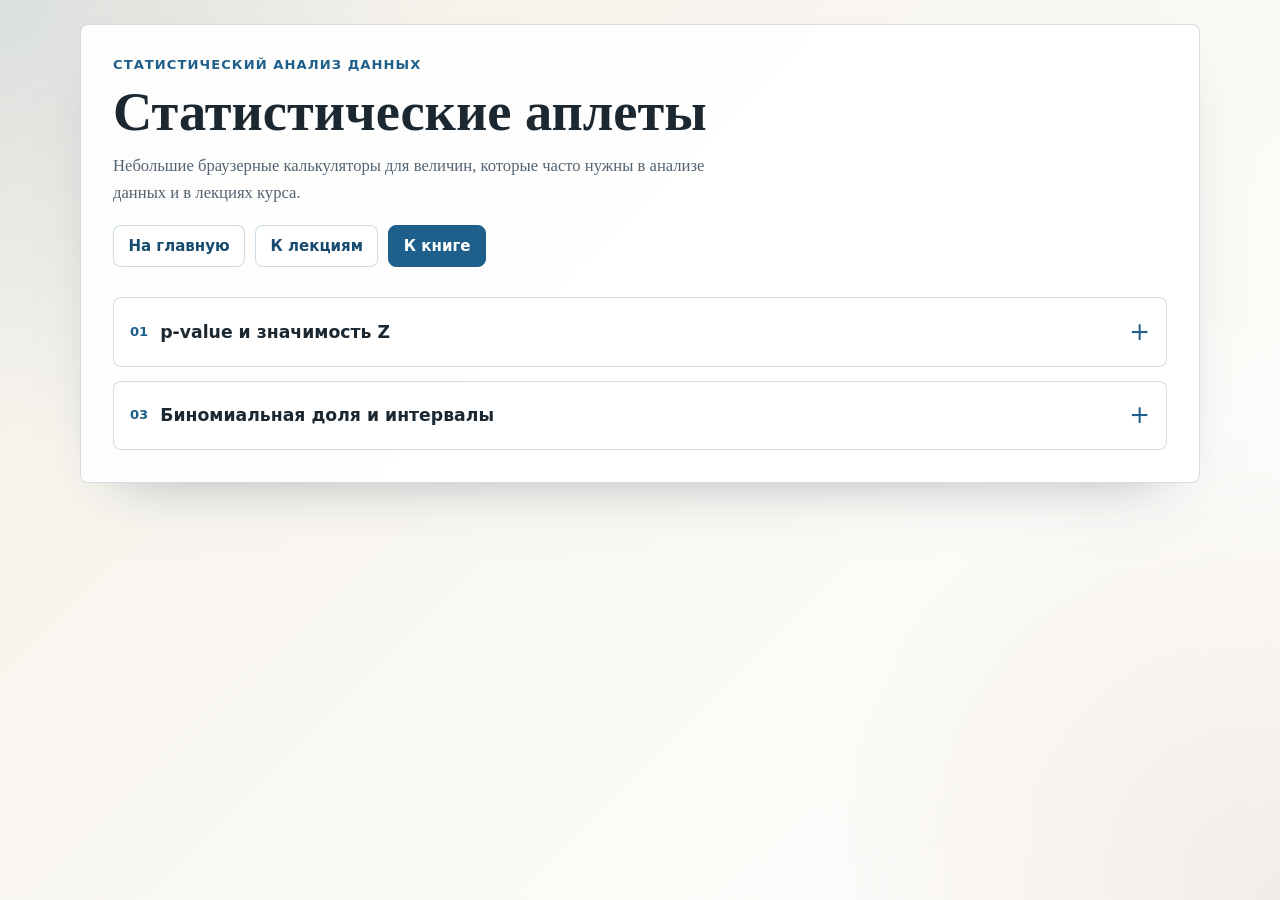
==== applets.html @ 5574f1e9 "Build: course home as a Quarto page, output checks without waiting - The course home page is index.q" ====
<!doctype html>
<html lang="ru">
<head>
  <meta charset="utf-8">
  <meta name="viewport" content="width=device-width, initial-scale=1">
  <meta name="robots" content="noindex,nofollow,noarchive">
  <title>Статистические аплеты</title>
  <style>
    :root {
      --bg-1: #f5f1e8;
      --bg-2: #ffffff;
      --card: rgba(255, 255, 255, 0.9);
      --line: rgba(28, 66, 92, 0.18);
      --line-strong: rgba(28, 66, 92, 0.32);
      --ink: #1b2731;
      --muted: #546371;
      --accent: #1f5f8b;
      --accent-2: #174c70;
      --coral: #c7472f;
      --gold: #b97817;
      --green: #147d64;
      --sans: "Avenir Next", Avenir, "Segoe UI", system-ui, sans-serif;
      --serif: "Iowan Old Style", "Palatino Linotype", "Book Antiqua", Georgia, serif;
    }

    * { box-sizing: border-box; }

    body {
      margin: 0;
      min-height: 100vh;
      color: var(--ink);
      background:
        radial-gradient(circle at top left, rgba(31, 95, 139, 0.12), transparent 28rem),
        radial-gradient(circle at bottom right, rgba(125, 72, 44, 0.10), transparent 30rem),
        linear-gradient(135deg, var(--bg-1), var(--bg-2));
      font-family: var(--serif);
      padding: 24px;
    }

    main {
      width: min(1120px, 100%);
      margin: 0 auto;
      padding: 32px;
      border: 1px solid var(--line);
      border-radius: 8px;
      background: var(--card);
      box-shadow: 0 24px 60px -40px rgba(24, 46, 66, 0.5);
      backdrop-filter: blur(10px);
    }

    a {
      color: var(--accent-2);
      text-decoration-color: rgba(31, 95, 139, 0.28);
      text-underline-offset: 0.16em;
    }

    .eyebrow {
      margin: 0 0 12px;
      color: var(--accent);
      font: 750 0.82rem/1.2 var(--sans);
      letter-spacing: 0.08em;
      text-transform: uppercase;
    }

    h1 {
      margin: 0 0 14px;
      font-size: clamp(2rem, 5vw, 3.4rem);
      line-height: 1;
    }

    p {
      margin: 0;
      max-width: 72ch;
      color: var(--muted);
      font-size: 1.04rem;
      line-height: 1.62;
    }

    .top-actions,
    .tool-links {
      display: flex;
      flex-wrap: wrap;
      gap: 10px;
      margin-top: 18px;
    }

    .link {
      display: inline-flex;
      align-items: center;
      justify-content: center;
      min-height: 2.65rem;
      padding: 0.62rem 0.9rem;
      border: 1px solid rgba(31, 95, 139, 0.22);
      border-radius: 8px;
      background: #ffffff;
      color: var(--accent-2);
      text-decoration: none;
      font: 700 0.94rem/1.1 var(--sans);
    }

    .link.primary {
      border-color: var(--accent);
      background: var(--accent);
      color: #ffffff;
    }

    .applet-list {
      display: grid;
      gap: 14px;
      margin-top: 30px;
    }

    .tool-row {
      border: 1px solid var(--line);
      border-radius: 8px;
      background: rgba(255, 255, 255, 0.9);
      overflow: hidden;
    }

    .tool-row summary {
      display: flex;
      gap: 12px;
      align-items: center;
      min-height: 4.2rem;
      padding: 0.8rem 3rem 0.8rem 1rem;
      cursor: pointer;
      list-style: none;
      position: relative;
      font: 760 1.08rem/1.22 var(--sans);
    }

    .tool-row summary::-webkit-details-marker {
      display: none;
    }

    .tool-row summary::after {
      content: "+";
      position: absolute;
      right: 1rem;
      color: var(--accent);
      font-size: 1.55rem;
      font-weight: 450;
      line-height: 1;
    }

    .tool-row[open] summary::after {
      content: "-";
    }

    .tool-index {
      color: var(--accent);
      font-size: 0.82rem;
      font-variant-numeric: tabular-nums;
    }

    .tool-body {
      padding: 0 1rem 1rem;
      border-top: 1px solid var(--line);
    }

    .tool-grid {
      display: grid;
      grid-template-columns: minmax(260px, 340px) minmax(0, 1fr);
      gap: 18px;
      align-items: start;
      margin-top: 16px;
    }

    .control-panel,
    .result-panel {
      border: 1px solid var(--line);
      border-radius: 8px;
      background: rgba(248, 250, 251, 0.72);
      padding: 14px;
    }

    .control-grid {
      display: grid;
      gap: 12px;
    }

    label,
    .field-title {
      display: grid;
      gap: 6px;
      color: var(--ink);
      font: 700 0.88rem/1.2 var(--sans);
    }

    input,
    select {
      width: 100%;
      min-height: 2.55rem;
      border: 1px solid var(--line-strong);
      border-radius: 8px;
      background: #ffffff;
      color: var(--ink);
      font: 650 1rem/1.2 var(--sans);
      padding: 0.48rem 0.58rem;
    }

    input:focus,
    select:focus {
      outline: 3px solid rgba(31, 95, 139, 0.18);
      border-color: var(--accent);
    }

    .segmented {
      display: grid;
      grid-template-columns: 1fr 1fr;
      gap: 6px;
    }

    .segmented input {
      position: absolute;
      opacity: 0;
      pointer-events: none;
    }

    .segmented span {
      display: flex;
      align-items: center;
      justify-content: center;
      min-height: 2.35rem;
      border: 1px solid var(--line-strong);
      border-radius: 8px;
      background: #ffffff;
      color: var(--accent-2);
      font: 760 0.92rem/1 var(--sans);
    }

    .segmented input:checked + span {
      border-color: var(--accent);
      background: var(--accent);
      color: #ffffff;
    }

    .readout-grid {
      display: grid;
      grid-template-columns: repeat(3, minmax(0, 1fr));
      gap: 10px;
      margin-bottom: 14px;
    }

    .readout {
      border: 1px solid var(--line);
      border-radius: 8px;
      background: #ffffff;
      padding: 12px;
      min-width: 0;
    }

    .readout span {
      display: block;
      color: var(--muted);
      font: 700 0.74rem/1.2 var(--sans);
      text-transform: uppercase;
      letter-spacing: 0.04em;
    }

    .readout strong {
      display: block;
      margin-top: 5px;
      color: var(--ink);
      font: 780 clamp(1.05rem, 2.5vw, 1.35rem)/1.1 var(--sans);
      overflow-wrap: anywhere;
    }

    canvas {
      width: 100%;
      min-height: 260px;
      border: 1px solid var(--line);
      border-radius: 8px;
      background: #ffffff;
      display: block;
    }

    .interval-plot {
      display: grid;
      gap: 12px;
      border: 1px solid var(--line);
      border-radius: 8px;
      background: #ffffff;
      padding: 14px;
    }

    .axis {
      position: relative;
      height: 34px;
      margin-left: 90px;
      border-bottom: 2px solid rgba(28, 66, 92, 0.25);
      font: 700 0.76rem/1 var(--sans);
      color: var(--muted);
    }

    .axis span {
      position: absolute;
      bottom: -22px;
      transform: translateX(-50%);
    }

    .interval-row {
      display: grid;
      grid-template-columns: 78px minmax(0, 1fr);
      gap: 12px;
      align-items: center;
      min-height: 34px;
      font: 750 0.9rem/1.1 var(--sans);
    }

    .track {
      position: relative;
      height: 16px;
      border-radius: 999px;
      background: rgba(31, 95, 139, 0.08);
    }

    .bar {
      position: absolute;
      top: 4px;
      height: 8px;
      border-radius: 999px;
      background: var(--accent);
    }

    .bar.wilson { background: var(--gold); }
    .bar.cp { background: var(--green); }

    .point {
      position: absolute;
      top: 50%;
      width: 14px;
      height: 14px;
      border: 2px solid #ffffff;
      border-radius: 50%;
      background: var(--coral);
      transform: translate(-50%, -50%);
      box-shadow: 0 0 0 1px rgba(28, 66, 92, 0.22);
    }

    table {
      width: 100%;
      margin-top: 14px;
      border-collapse: collapse;
      font: 0.92rem/1.35 var(--sans);
    }

    th,
    td {
      border-bottom: 1px solid var(--line);
      padding: 0.58rem 0.4rem;
      text-align: right;
    }

    th:first-child,
    td:first-child {
      text-align: left;
    }

    .status {
      min-height: 1.3rem;
      margin-top: 10px;
      color: var(--coral);
      font: 700 0.86rem/1.3 var(--sans);
    }

    @media (max-width: 860px) {
      body {
        padding: 14px;
      }

      main {
        padding: 22px;
      }

      .tool-grid,
      .readout-grid {
        grid-template-columns: 1fr;
      }

      .axis {
        margin-left: 0;
      }

      .interval-row {
        grid-template-columns: 1fr;
        gap: 6px;
      }
    }
  </style>
</head>
<body>
  <main>
    <p class="eyebrow">Статистический анализ данных</p>
    <h1>Статистические аплеты</h1>
    <p>
      Небольшие браузерные калькуляторы для величин, которые часто нужны в
      анализе данных и в лекциях курса.
    </p>
    <div class="top-actions">
      <a class="link" href="./">На главную</a>
      <a class="link" href="./ru/slides/">К лекциям</a>
      <a class="link primary" href="./ru/book/">К книге</a>
    </div>

    <section class="applet-list" aria-label="Статистические аплеты">
      <details class="tool-row">
        <summary>
          <span class="tool-index">01</span>
          <span>p-value и значимость Z</span>
        </summary>
        <div class="tool-body">
          <div class="tool-grid">
            <section class="control-panel" aria-label="Параметры p-value и Z">
              <div class="control-grid">
                <div class="field-title">Направление пересчёта</div>
                <div class="segmented" role="radiogroup" aria-label="Направление пересчёта">
                  <label>
                    <input type="radio" name="norm-mode" value="z" checked>
                    <span>Z -> p</span>
                  </label>
                  <label>
                    <input type="radio" name="norm-mode" value="p">
                    <span>p -> Z</span>
                  </label>
                </div>
                <label>
                  Тест
                  <select id="norm-tail">
                    <option value="one">односторонний</option>
                    <option value="two">двусторонний</option>
                  </select>
                </label>
                <label>
                  Z
                  <input id="norm-z" type="number" min="0" max="12" step="0.01" value="5">
                </label>
                <label>
                  p
                  <input id="norm-p" type="text" inputmode="decimal" value="2.867e-7">
                </label>
              </div>
              <div id="norm-status" class="status" aria-live="polite"></div>
              <div class="tool-links">
                <a href="./ru/slides/13_goodness_of_fit_and_significance.html" class="link">Лекция 13</a>
              </div>
            </section>

            <section class="result-panel" aria-label="Результат p-value и Z">
              <div class="readout-grid">
                <div class="readout">
                  <span>Z</span>
                  <strong id="norm-z-out">5.000</strong>
                </div>
                <div class="readout">
                  <span>p</span>
                  <strong id="norm-p-out">2.867e-7</strong>
                </div>
                <div class="readout">
                  <span>log10 p</span>
                  <strong id="norm-logp-out">-6.543</strong>
                </div>
              </div>
              <canvas id="norm-canvas" width="900" height="330" aria-label="График хвоста нормального распределения"></canvas>
            </section>
          </div>
        </div>
      </details>

      <details class="tool-row">
        <summary>
          <span class="tool-index">03</span>
          <span>Биномиальная доля и интервалы</span>
        </summary>
        <div class="tool-body">
          <div class="tool-grid">
            <section class="control-panel" aria-label="Параметры биномиальной доли">
              <div class="control-grid">
                <label>
                  Испытаний n
                  <input id="binom-n" type="number" min="1" max="5000" step="1" value="12">
                </label>
                <label>
                  Успехов k
                  <input id="binom-k" type="number" min="0" max="12" step="1" value="3">
                </label>
                <label>
                  Уровень доверия, %
                  <input id="binom-cl" type="number" min="1" max="99.999" step="0.001" value="95">
                </label>
              </div>
              <div id="binom-status" class="status" aria-live="polite"></div>
            </section>

            <section class="result-panel" aria-label="Результат биномиальной доли">
              <div class="readout-grid">
                <div class="readout">
                  <span>p-hat</span>
                  <strong id="binom-phat-out">0.2500</strong>
                </div>
                <div class="readout">
                  <span>z</span>
                  <strong id="binom-z-out">1.960</strong>
                </div>
                <div class="readout">
                  <span>alpha</span>
                  <strong id="binom-alpha-out">0.0500</strong>
                </div>
              </div>

              <div class="interval-plot" aria-label="График интервалов">
                <div class="axis">
                  <span style="left:0%">0</span>
                  <span style="left:25%">0.25</span>
                  <span style="left:50%">0.5</span>
                  <span style="left:75%">0.75</span>
                  <span style="left:100%">1</span>
                </div>
                <div class="interval-row">
                  <span>Вальд</span>
                  <div class="track">
                    <span id="wald-bar" class="bar"></span>
                    <span id="wald-point" class="point"></span>
                  </div>
                </div>
                <div class="interval-row">
                  <span>Уилсон</span>
                  <div class="track">
                    <span id="wilson-bar" class="bar wilson"></span>
                    <span id="wilson-point" class="point"></span>
                  </div>
                </div>
                <div class="interval-row">
                  <span>Clopper-Pearson</span>
                  <div class="track">
                    <span id="cp-bar" class="bar cp"></span>
                    <span id="cp-point" class="point"></span>
                  </div>
                </div>
              </div>

              <table>
                <thead>
                  <tr>
                    <th>Метод</th>
                    <th>Нижняя</th>
                    <th>Верхняя</th>
                    <th>Ширина</th>
                  </tr>
                </thead>
                <tbody id="binom-table"></tbody>
              </table>
            </section>
          </div>
        </div>
      </details>
    </section>
  </main>

  <script>
    const sqrt2 = Math.SQRT2;
    const invSqrt2Pi = 1 / Math.sqrt(2 * Math.PI);

    function parseNumber(value) {
      return Number(String(value).trim().replace(",", "."));
    }

    function formatP(value) {
      if (!Number.isFinite(value)) return "NaN";
      if (value === 0) return "0";
      if (Math.abs(value) < 1e-4 || Math.abs(value) >= 1e5) {
        return value.toExponential(4).replace("e", "e");
      }
      return value.toPrecision(7).replace(/\.?0+$/, "");
    }

    function formatUnit(value) {
      if (!Number.isFinite(value)) return "NaN";
      return value.toFixed(6).replace(/0+$/, "").replace(/\.$/, "");
    }

    function erfc(x) {
      const z = Math.abs(x);
      const t = 1 / (1 + 0.5 * z);
      const r = t * Math.exp(
        -z * z - 1.26551223 +
        t * (1.00002368 +
        t * (0.37409196 +
        t * (0.09678418 +
        t * (-0.18628806 +
        t * (0.27886807 +
        t * (-1.13520398 +
        t * (1.48851587 +
        t * (-0.82215223 +
        t * 0.17087277))))))))
      );
      return x >= 0 ? r : 2 - r;
    }

    function normalPdf(x) {
      return invSqrt2Pi * Math.exp(-0.5 * x * x);
    }

    function normalSurvival(z) {
      if (z < 0) return 1 - normalSurvival(-z);
      return 0.5 * erfc(z / sqrt2);
    }

    function inverseNormal(p) {
      if (p <= 0) return -Infinity;
      if (p >= 1) return Infinity;

      const a = [
        -39.69683028665376,
        220.9460984245205,
        -275.9285104469687,
        138.3577518672690,
        -30.66479806614716,
        2.506628277459239
      ];
      const b = [
        -54.47609879822406,
        161.5858368580409,
        -155.6989798598866,
        66.80131188771972,
        -13.28068155288572
      ];
      const c = [
        -0.007784894002430293,
        -0.3223964580411365,
        -2.400758277161838,
        -2.549732539343734,
        4.374664141464968,
        2.938163982698783
      ];
      const d = [
        0.007784695709041462,
        0.3224671290700398,
        2.445134137142996,
        3.754408661907416
      ];
      const pLow = 0.02425;
      const pHigh = 1 - pLow;

      if (p < pLow) {
        const q = Math.sqrt(-2 * Math.log(p));
        return (((((c[0] * q + c[1]) * q + c[2]) * q + c[3]) * q + c[4]) * q + c[5]) /
          ((((d[0] * q + d[1]) * q + d[2]) * q + d[3]) * q + 1);
      }

      if (p > pHigh) {
        const q = Math.sqrt(-2 * Math.log(1 - p));
        return -(((((c[0] * q + c[1]) * q + c[2]) * q + c[3]) * q + c[4]) * q + c[5]) /
          ((((d[0] * q + d[1]) * q + d[2]) * q + d[3]) * q + 1);
      }

      const q = p - 0.5;
      const r = q * q;
      return (((((a[0] * r + a[1]) * r + a[2]) * r + a[3]) * r + a[4]) * r + a[5]) * q /
        (((((b[0] * r + b[1]) * r + b[2]) * r + b[3]) * r + b[4]) * r + 1);
    }

    const normModeInputs = Array.from(document.querySelectorAll("input[name='norm-mode']"));
    const normTail = document.getElementById("norm-tail");
    const normZ = document.getElementById("norm-z");
    const normP = document.getElementById("norm-p");
    const normStatus = document.getElementById("norm-status");
    const normZOut = document.getElementById("norm-z-out");
    const normPOut = document.getElementById("norm-p-out");
    const normLogPOut = document.getElementById("norm-logp-out");
    const normCanvas = document.getElementById("norm-canvas");

    function normMode() {
      return normModeInputs.find((input) => input.checked).value;
    }

    function setNormMode(value) {
      normModeInputs.forEach((input) => {
        input.checked = input.value === value;
      });
    }

    function drawNormalTail(z, twoSided) {
      const canvas = normCanvas;
      const ratio = window.devicePixelRatio || 1;
      const cssWidth = canvas.clientWidth || 900;
      const cssHeight = canvas.clientHeight || 330;
      canvas.width = Math.round(cssWidth * ratio);
      canvas.height = Math.round(cssHeight * ratio);
      const ctx = canvas.getContext("2d");
      ctx.setTransform(ratio, 0, 0, ratio, 0, 0);
      ctx.clearRect(0, 0, cssWidth, cssHeight);

      const pad = {left: 42, right: 18, top: 22, bottom: 38};
      const width = cssWidth - pad.left - pad.right;
      const height = cssHeight - pad.top - pad.bottom;
      const bound = Math.max(5, Math.ceil(Math.abs(z)) + 1);
      const xToPx = (x) => pad.left + (x + bound) / (2 * bound) * width;
      const yToPx = (y) => pad.top + height - y / 0.42 * height;

      ctx.strokeStyle = "rgba(28, 66, 92, 0.22)";
      ctx.lineWidth = 1;
      ctx.beginPath();
      ctx.moveTo(pad.left, yToPx(0));
      ctx.lineTo(pad.left + width, yToPx(0));
      ctx.stroke();

      for (let tick = -bound; tick <= bound; tick += 1) {
        const x = xToPx(tick);
        ctx.strokeStyle = "rgba(28, 66, 92, 0.08)";
        ctx.beginPath();
        ctx.moveTo(x, pad.top);
        ctx.lineTo(x, pad.top + height);
        ctx.stroke();
        ctx.fillStyle = "#546371";
        ctx.font = "12px Avenir Next, Segoe UI, sans-serif";
        ctx.textAlign = "center";
        ctx.fillText(String(tick), x, cssHeight - 14);
      }

      function drawArea(from, to, color) {
        const steps = 180;
        ctx.beginPath();
        ctx.moveTo(xToPx(from), yToPx(0));
        for (let i = 0; i <= steps; ++i) {
          const x = from + (to - from) * i / steps;
          ctx.lineTo(xToPx(x), yToPx(normalPdf(x)));
        }
        ctx.lineTo(xToPx(to), yToPx(0));
        ctx.closePath();
        ctx.fillStyle = color;
        ctx.fill();
      }

      drawArea(z, bound, "rgba(199, 71, 47, 0.42)");
      if (twoSided) drawArea(-bound, -z, "rgba(199, 71, 47, 0.42)");

      ctx.beginPath();
      for (let i = 0; i <= 500; ++i) {
        const x = -bound + 2 * bound * i / 500;
        const px = xToPx(x);
        const py = yToPx(normalPdf(x));
        if (i === 0) ctx.moveTo(px, py);
        else ctx.lineTo(px, py);
      }
      ctx.strokeStyle = "#174c70";
      ctx.lineWidth = 3;
      ctx.stroke();

      ctx.strokeStyle = "#b97817";
      ctx.lineWidth = 2;
      [z, ...(twoSided ? [-z] : [])].forEach((value) => {
        ctx.beginPath();
        ctx.moveTo(xToPx(value), yToPx(0));
        ctx.lineTo(xToPx(value), yToPx(normalPdf(value)));
        ctx.stroke();
      });
    }

    function updateNorm() {
      const mode = normMode();
      const tail = normTail.value;
      const twoSided = tail === "two";
      let z = parseNumber(normZ.value);
      let p = parseNumber(normP.value);
      normStatus.textContent = "";

      if (mode === "z") {
        if (!Number.isFinite(z) || z < 0 || z > 12) {
          normStatus.textContent = "Z должен быть числом от 0 до 12.";
          return;
        }
        p = twoSided ? 2 * normalSurvival(z) : normalSurvival(z);
        normP.value = formatP(p);
      } else {
        if (!Number.isFinite(p) || p <= 0 || p > 1) {
          normStatus.textContent = "p должен лежать в интервале (0, 1].";
          return;
        }
        z = twoSided ? -inverseNormal(p / 2) : -inverseNormal(p);
        if (!Number.isFinite(z) || z < 0) {
          normStatus.textContent = "Для выбранного p не получается неотрицательное Z.";
          return;
        }
        normZ.value = z.toFixed(5).replace(/0+$/, "").replace(/\.$/, "");
      }

      normZOut.textContent = z.toFixed(4).replace(/0+$/, "").replace(/\.$/, "");
      normPOut.textContent = formatP(p);
      normLogPOut.textContent = p > 0 ? Math.log10(p).toFixed(4).replace(/0+$/, "").replace(/\.$/, "") : "-Infinity";
      drawNormalTail(Math.min(z, 12), twoSided);
    }

    normModeInputs.forEach((input) => input.addEventListener("change", updateNorm));
    normTail.addEventListener("change", updateNorm);
    normZ.addEventListener("input", () => {
      setNormMode("z");
      updateNorm();
    });
    normP.addEventListener("input", () => {
      setNormMode("p");
      updateNorm();
    });

    function logGamma(z) {
      const p = [
        676.5203681218851,
        -1259.1392167224028,
        771.3234287776531,
        -176.6150291621406,
        12.507343278686905,
        -0.13857109526572012,
        9.984369578019572e-6,
        1.5056327351493116e-7
      ];
      if (z < 0.5) {
        return Math.log(Math.PI) - Math.log(Math.sin(Math.PI * z)) - logGamma(1 - z);
      }
      z -= 1;
      let x = 0.9999999999998099;
      for (let i = 0; i < p.length; ++i) {
        x += p[i] / (z + i + 1);
      }
      const t = z + p.length - 0.5;
      return 0.5 * Math.log(2 * Math.PI) + (z + 0.5) * Math.log(t) - t + Math.log(x);
    }

    function logBinomPmf(k, n, p) {
      if (p <= 0) return k === 0 ? 0 : -Infinity;
      if (p >= 1) return k === n ? 0 : -Infinity;
      return logGamma(n + 1) - logGamma(k + 1) - logGamma(n - k + 1) +
        k * Math.log(p) + (n - k) * Math.log1p(-p);
    }

    function logSumExpBinom(from, to, n, p) {
      if (from > to) return -Infinity;
      if (p <= 0) return from <= 0 && 0 <= to ? 0 : -Infinity;
      if (p >= 1) return from <= n && n <= to ? 0 : -Infinity;

      let logP = logBinomPmf(from, n, p);
      let maxLog = logP;
      for (let k = from; k < to; ++k) {
        logP += Math.log(n - k) - Math.log(k + 1) + Math.log(p) - Math.log1p(-p);
        if (logP > maxLog) maxLog = logP;
      }

      logP = logBinomPmf(from, n, p);
      let sum = Math.exp(logP - maxLog);
      for (let k = from; k < to; ++k) {
        logP += Math.log(n - k) - Math.log(k + 1) + Math.log(p) - Math.log1p(-p);
        sum += Math.exp(logP - maxLog);
      }
      return maxLog + Math.log(sum);
    }

    function binomCdf(k, n, p) {
      if (k < 0) return 0;
      if (k >= n) return 1;
      return Math.exp(logSumExpBinom(0, k, n, p));
    }

    function binomSf(k, n, p) {
      if (k <= 0) return 1;
      if (k > n) return 0;
      return Math.exp(logSumExpBinom(k, n, n, p));
    }

    function waldInterval(k, n, z) {
      const phat = k / n;
      const half = z * Math.sqrt(phat * (1 - phat) / n);
      return {low: phat - half, high: phat + half};
    }

    function wilsonInterval(k, n, z) {
      const phat = k / n;
      const z2 = z * z;
      const den = 1 + z2 / n;
      const center = (phat + z2 / (2 * n)) / den;
      const half = z / den * Math.sqrt(phat * (1 - phat) / n + z2 / (4 * n * n));
      return {low: center - half, high: center + half};
    }

    function clopperPearsonInterval(k, n, cl) {
      const alpha = 1 - cl;
      const target = alpha / 2;
      let low = 0;
      let high = 1;

      if (k > 0) {
        let a = 0;
        let b = 1;
        for (let i = 0; i < 70; ++i) {
          const m = 0.5 * (a + b);
          if (binomSf(k, n, m) < target) a = m;
          else b = m;
        }
        low = 0.5 * (a + b);
      }

      if (k < n) {
        let a = 0;
        let b = 1;
        for (let i = 0; i < 70; ++i) {
          const m = 0.5 * (a + b);
          if (binomCdf(k, n, m) > target) a = m;
          else b = m;
        }
        high = 0.5 * (a + b);
      }

      return {low, high};
    }

    const binomN = document.getElementById("binom-n");
    const binomK = document.getElementById("binom-k");
    const binomCL = document.getElementById("binom-cl");
    const binomStatus = document.getElementById("binom-status");
    const binomPhatOut = document.getElementById("binom-phat-out");
    const binomZOut = document.getElementById("binom-z-out");
    const binomAlphaOut = document.getElementById("binom-alpha-out");
    const binomTable = document.getElementById("binom-table");

    function setIntervalBar(prefix, interval, phat) {
      const bar = document.getElementById(`${prefix}-bar`);
      const point = document.getElementById(`${prefix}-point`);
      const low = Math.max(0, Math.min(1, interval.low));
      const high = Math.max(0, Math.min(1, interval.high));
      bar.style.left = `${100 * low}%`;
      bar.style.width = `${100 * Math.max(0, high - low)}%`;
      point.style.left = `${100 * Math.max(0, Math.min(1, phat))}%`;
    }

    function updateBinomial() {
      let n = Math.round(parseNumber(binomN.value));
      let k = Math.round(parseNumber(binomK.value));
      const clPercent = parseNumber(binomCL.value);
      binomStatus.textContent = "";

      if (!Number.isFinite(n) || n < 1 || n > 5000) {
        binomStatus.textContent = "n должен быть целым числом от 1 до 5000.";
        return;
      }
      if (!Number.isFinite(k)) k = 0;
      k = Math.max(0, Math.min(n, k));
      binomN.value = String(n);
      binomK.max = String(n);
      binomK.value = String(k);

      if (!Number.isFinite(clPercent) || clPercent <= 0 || clPercent >= 100) {
        binomStatus.textContent = "Уровень доверия должен быть между 0 и 100%.";
        return;
      }

      const cl = clPercent / 100;
      const alpha = 1 - cl;
      const z = -inverseNormal(alpha / 2);
      const phat = k / n;
      const intervals = [
        {key: "wald", method: "Вальд", ...waldInterval(k, n, z)},
        {key: "wilson", method: "Уилсон", ...wilsonInterval(k, n, z)},
        {key: "cp", method: "Clopper-Pearson", ...clopperPearsonInterval(k, n, cl)}
      ];

      binomPhatOut.textContent = formatUnit(phat);
      binomZOut.textContent = z.toFixed(4).replace(/0+$/, "").replace(/\.$/, "");
      binomAlphaOut.textContent = formatUnit(alpha);
      intervals.forEach((row) => setIntervalBar(row.key, row, phat));

      binomTable.innerHTML = intervals.map((row) => `
        <tr>
          <td>${row.method}</td>
          <td>${formatUnit(row.low)}</td>
          <td>${formatUnit(row.high)}</td>
          <td>${formatUnit(row.high - row.low)}</td>
        </tr>
      `).join("");
    }

    [binomN, binomK, binomCL].forEach((input) => {
      input.addEventListener("input", updateBinomial);
      input.addEventListener("change", updateBinomial);
    });

    window.addEventListener("resize", updateNorm);
    updateNorm();
    updateBinomial();
  </script>
  <script defer src="https://neutrinohit.github.io/assets/analytics/cloudflare-web-analytics.js"></script>
</body>
</html>
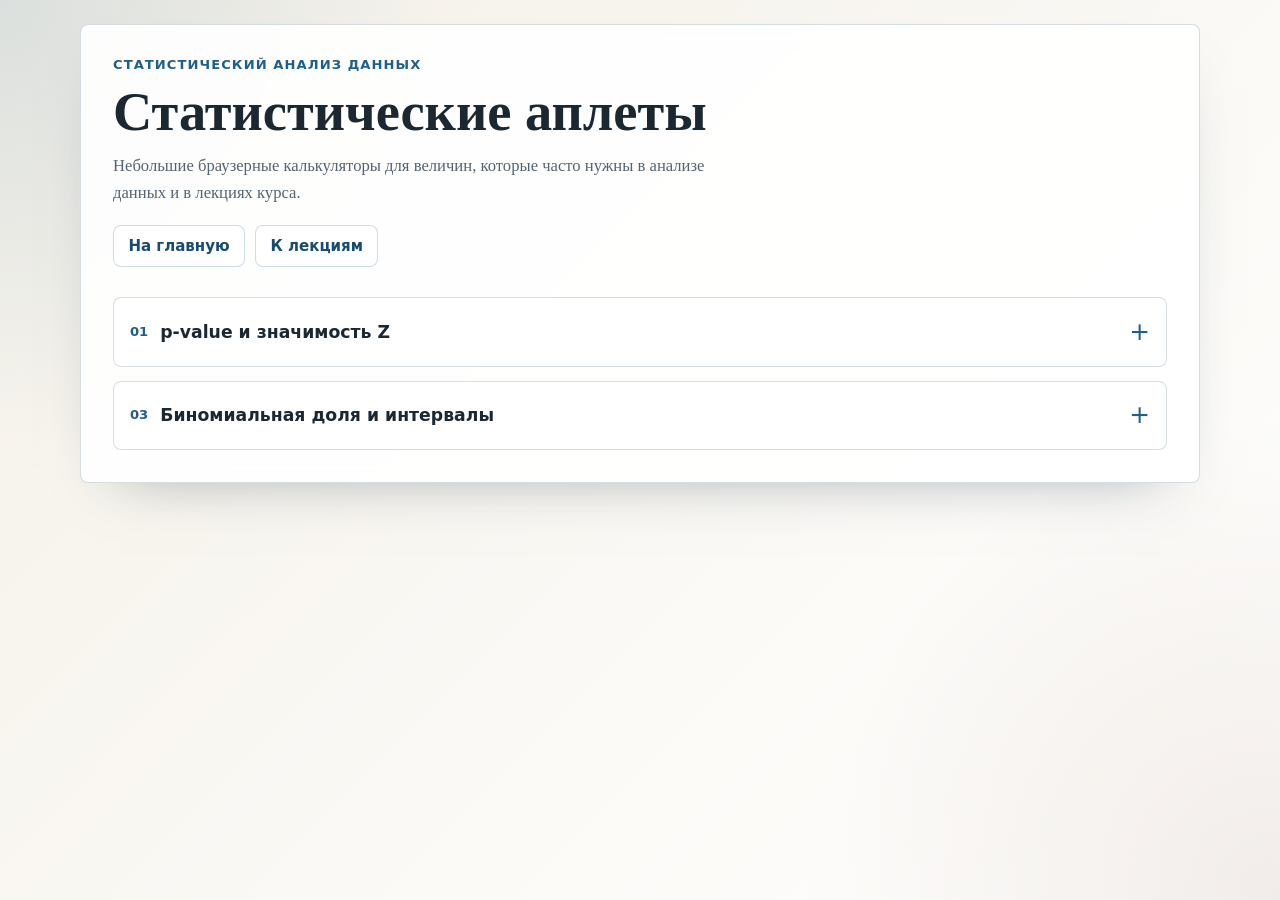
==== commit 8b8b6d60: "Online book: no longer published on the site; the sources stay for local builds" ====
--- a/applets.html
+++ b/applets.html
@@ -400,7 +400,6 @@
     <div class="top-actions">
       <a class="link" href="./">На главную</a>
       <a class="link" href="./ru/slides/">К лекциям</a>
-      <a class="link primary" href="./ru/book/">К книге</a>
     </div>
 
     <section class="applet-list" aria-label="Статистические аплеты">
